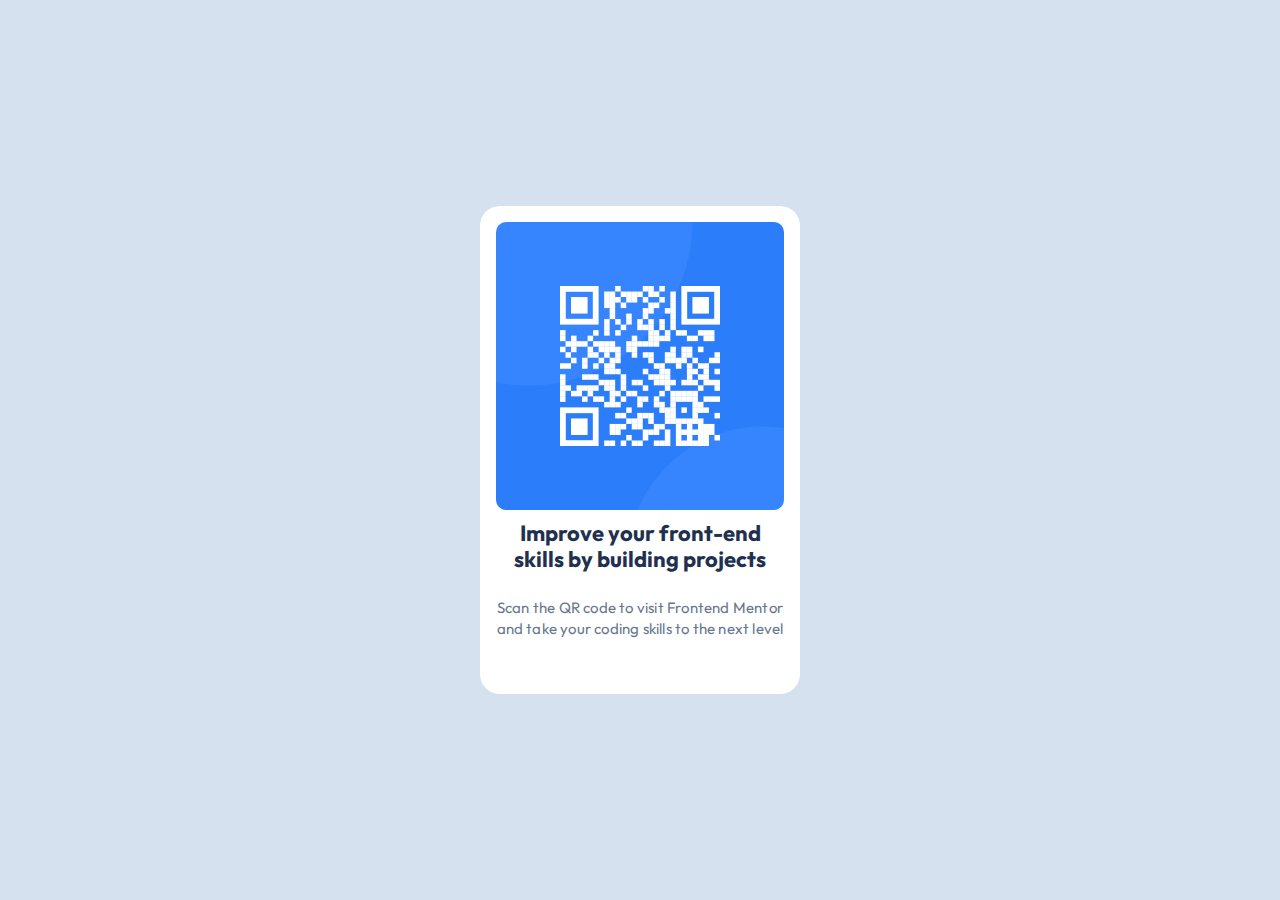
==== qr-code-component-main/index.html @ ba1ab88c "QR code component" ====
<!DOCTYPE html>
<html lang="en">
  <head>
    <meta charset="UTF-8" />
    <meta name="viewport" content="width=device-width, initial-scale=1.0" />
    <!-- displays site properly based on user's device -->

    <link
      rel="icon"
      type="image/png"
      sizes="32x32"
      href="./images/favicon-32x32.png"
    />

    <link
      href="https://fonts.googleapis.com/css2?family=Outfit:wght@300;400;500;600;700&display=swap"
      rel="stylesheet"
    />

    <title>Frontend Mentor | QR code component</title>

    <!-- Feel free to remove these styles or customise in your own stylesheet 👍 -->
    <style>
      :root {
        --slate-900: #1f314f;
        --slate-500: #68778d;
        --slate-300: #d5e1ef;
        --white: #ffffff;

        --spacing-500: 40px;
        --spacing-300: 24px;
        --spacing-200: 16px;

        --text-preset-1: normal normal bold 22px/120% "Outfit", sans-serif;
        --text-preset-2: normal normal normal 15px/140% "Outfit", sans-serif;
      }

      body {
        width: 100%;
        height: 100vh;
        margin: auto;
        background-color: var(--slate-300);
        display: flex;
        justify-content: center;
        align-items: center;
      }

      .container {
        width: 320px;
        background-color: var(--white);
        padding-top: var(--spacing-200);
        /* padding-right: var(--spacing-200);
        padding-left: var(--spacing-200); */
        padding-bottom: var(--spacing-500);
        display: flex;
        flex-direction: column;
        justify-content: center;
        align-items: center;
        gap: 10px;
        border-radius: 20px;
      }

      .container img {
        width: 288px;
        height: 288px;
        border-radius: 10px;
      }

      .container h1 {
        width: 288px;
        font: var(--text-preset-1);
        color: var(--slate-900);
        text-align: center;
        margin: 0;
        padding: 0;
      }

      .container p {
        width: 288px;
        font: var(--text-preset-2);
        text-align: center;
        letter-spacing: 0.2px;
        color: var(--slate-500);
      }
    </style>
  </head>
  <body>
    <div class="container">
      <img src="./images/image-qr-code.png" alt="qr" />
      <h1>Improve your front-end skills by building projects</h1>
      <p>
        Scan the QR code to visit Frontend Mentor and take your coding skills to
        the next level
      </p>
    </div>
  </body>
</html>
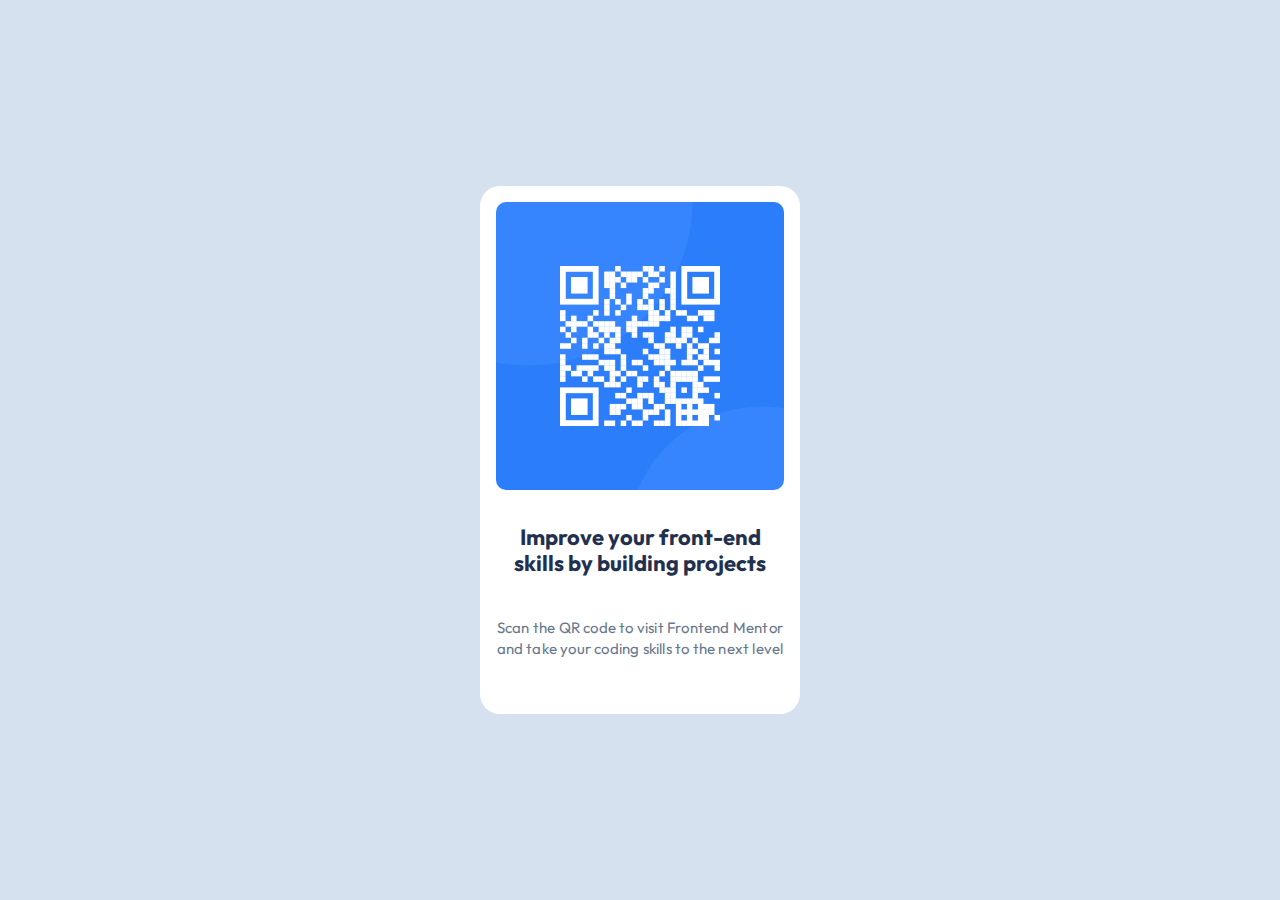
==== commit b8453f54: "QR code component: refactor" ====
--- a/qr-code-component-main/index.html
+++ b/qr-code-component-main/index.html
@@ -49,8 +49,6 @@
         width: 320px;
         background-color: var(--white);
         padding-top: var(--spacing-200);
-        /* padding-right: var(--spacing-200);
-        padding-left: var(--spacing-200); */
         padding-bottom: var(--spacing-500);
         display: flex;
         flex-direction: column;
@@ -64,6 +62,7 @@
         width: 288px;
         height: 288px;
         border-radius: 10px;
+        margin-bottom: var(--spacing-300);
       }
 
       .container h1 {
@@ -73,6 +72,8 @@
         text-align: center;
         margin: 0;
         padding: 0;
+        vertical-align: top;
+        margin-bottom: var(--spacing-200);
       }
 
       .container p {
@@ -85,13 +86,13 @@
     </style>
   </head>
   <body>
-    <div class="container">
+    <main role="main" class="container">
       <img src="./images/image-qr-code.png" alt="qr" />
       <h1>Improve your front-end skills by building projects</h1>
       <p>
         Scan the QR code to visit Frontend Mentor and take your coding skills to
         the next level
       </p>
-    </div>
+    </main>
   </body>
 </html>
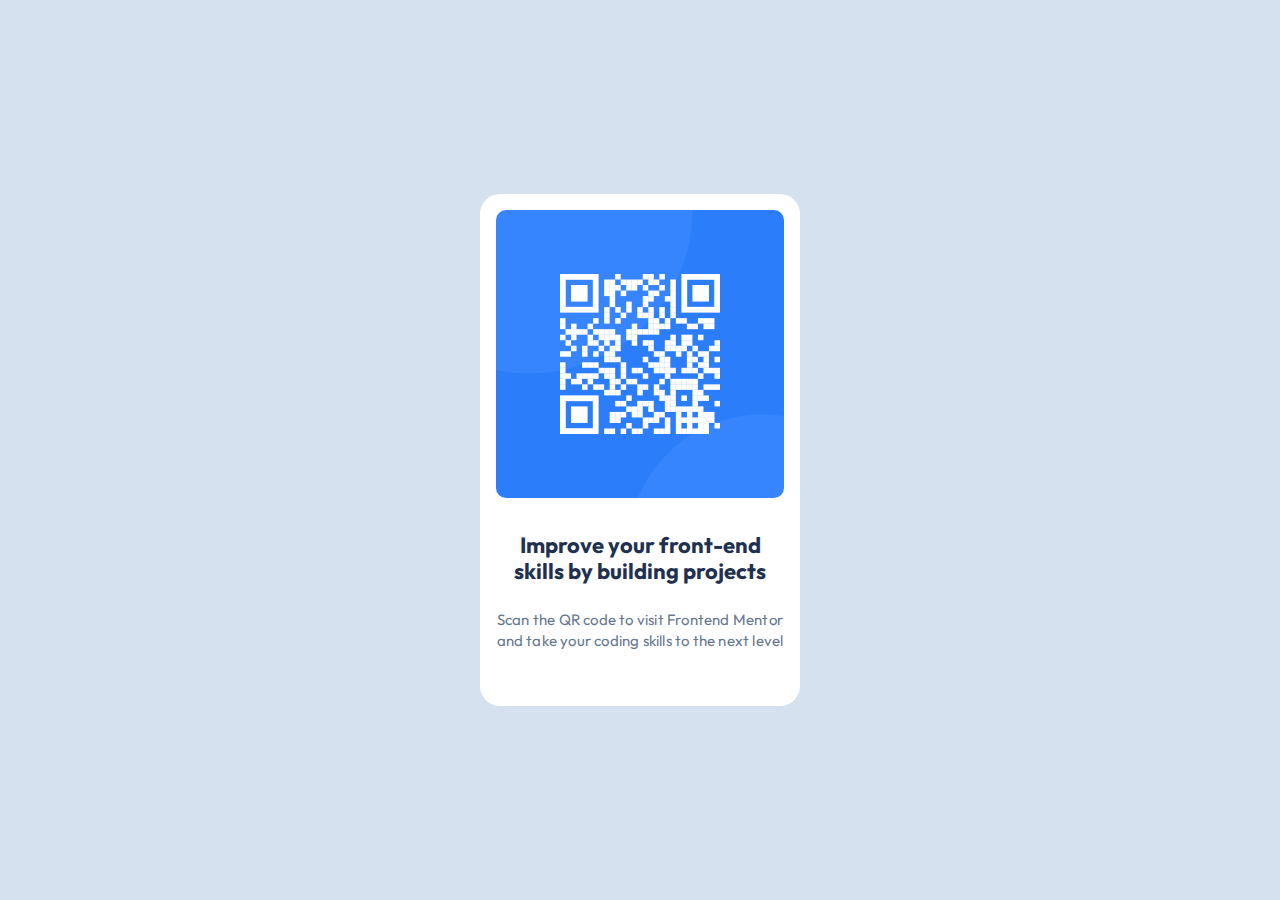
==== commit b2ece4b1: "QR code component: remove main role" ====
--- a/qr-code-component-main/index.html
+++ b/qr-code-component-main/index.html
@@ -73,7 +73,7 @@
         margin: 0;
         padding: 0;
         vertical-align: top;
-        margin-bottom: var(--spacing-200);
+        /* margin-bottom: var(--spacing-200); */
       }
 
       .container p {
@@ -86,7 +86,7 @@
     </style>
   </head>
   <body>
-    <main role="main" class="container">
+    <main class="container">
       <img src="./images/image-qr-code.png" alt="qr" />
       <h1>Improve your front-end skills by building projects</h1>
       <p>
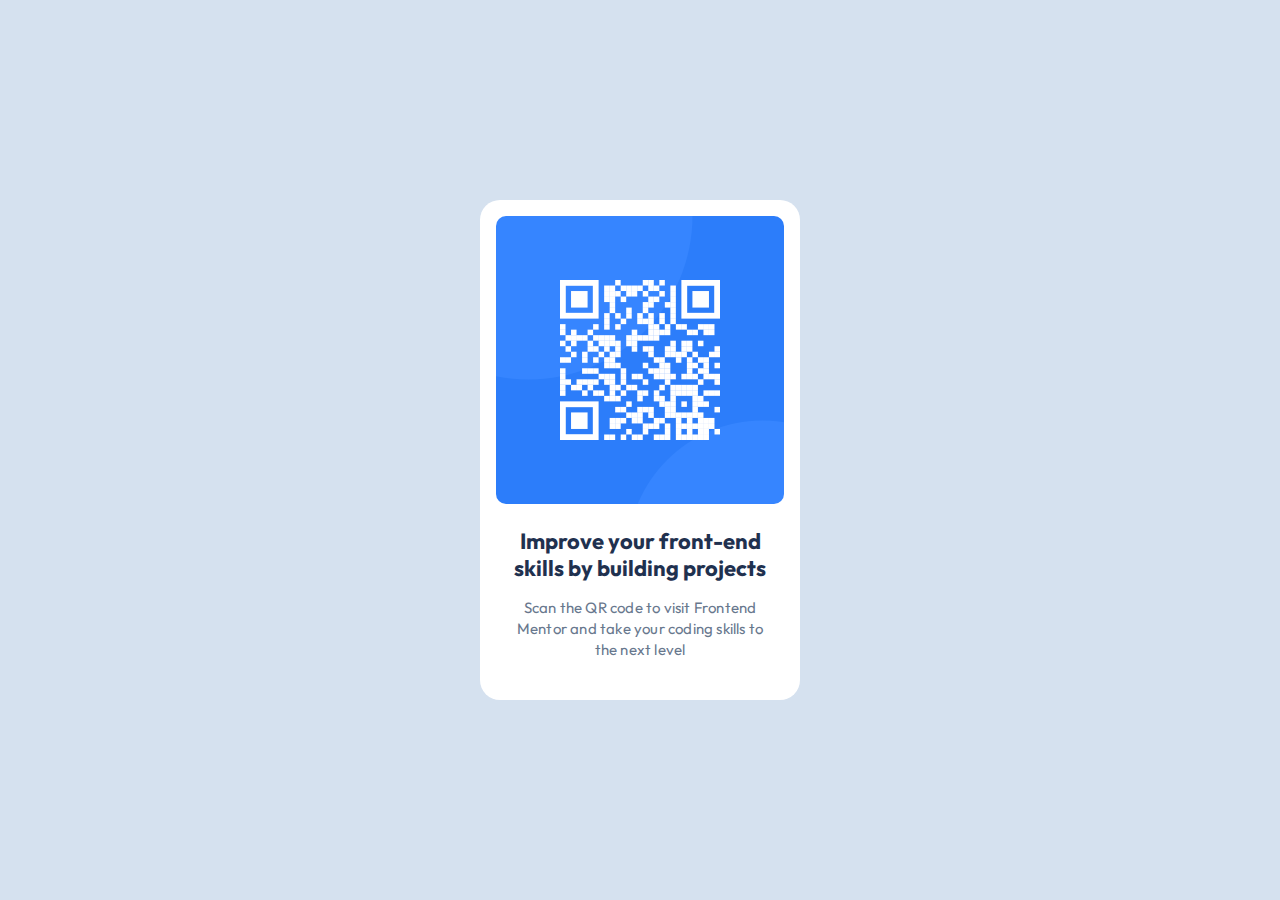
==== commit 80078640: "QR code component: refactor styles" ====
--- a/qr-code-component-main/index.html
+++ b/qr-code-component-main/index.html
@@ -31,8 +31,14 @@
         --spacing-300: 24px;
         --spacing-200: 16px;
 
-        --text-preset-1: normal normal bold 22px/120% "Outfit", sans-serif;
-        --text-preset-2: normal normal normal 15px/140% "Outfit", sans-serif;
+        --text-preset-1: normal bold 22px/120% "Outfit", sans-serif;
+        --text-preset-2: normal 400 15px/140% "Outfit", sans-serif;
+      }
+
+      * {
+        box-sizing: border-box;
+        margin: 0;
+        padding: 0;
       }
 
       body {
@@ -49,35 +55,37 @@
         width: 320px;
         background-color: var(--white);
         padding-top: var(--spacing-200);
+        padding-left: var(--spacing-200);
+        padding-right: var(--spacing-200);
         padding-bottom: var(--spacing-500);
         display: flex;
         flex-direction: column;
-        justify-content: center;
-        align-items: center;
-        gap: 10px;
+        gap: var(--spacing-300);
         border-radius: 20px;
       }
 
       .container img {
-        width: 288px;
-        height: 288px;
+        width: 100%;
+        height: auto;
         border-radius: 10px;
-        margin-bottom: var(--spacing-300);
       }
 
-      .container h1 {
-        width: 288px;
+      .container section {
+        width: 100%;
+        display: flex;
+        flex-direction: column;
+        gap: var(--spacing-200);
+        padding: 0 var(--spacing-200);
+      }
+
+      .container section h1 {
         font: var(--text-preset-1);
         color: var(--slate-900);
         text-align: center;
-        margin: 0;
-        padding: 0;
         vertical-align: top;
-        /* margin-bottom: var(--spacing-200); */
       }
 
-      .container p {
-        width: 288px;
+      .container section p {
         font: var(--text-preset-2);
         text-align: center;
         letter-spacing: 0.2px;
@@ -88,11 +96,13 @@
   <body>
     <main class="container">
       <img src="./images/image-qr-code.png" alt="qr" />
-      <h1>Improve your front-end skills by building projects</h1>
-      <p>
-        Scan the QR code to visit Frontend Mentor and take your coding skills to
-        the next level
-      </p>
+      <section>
+        <h1>Improve your front-end skills by building projects</h1>
+        <p>
+          Scan the QR code to visit Frontend Mentor and take your coding skills
+          to the next level
+        </p>
+      </section>
     </main>
   </body>
 </html>
